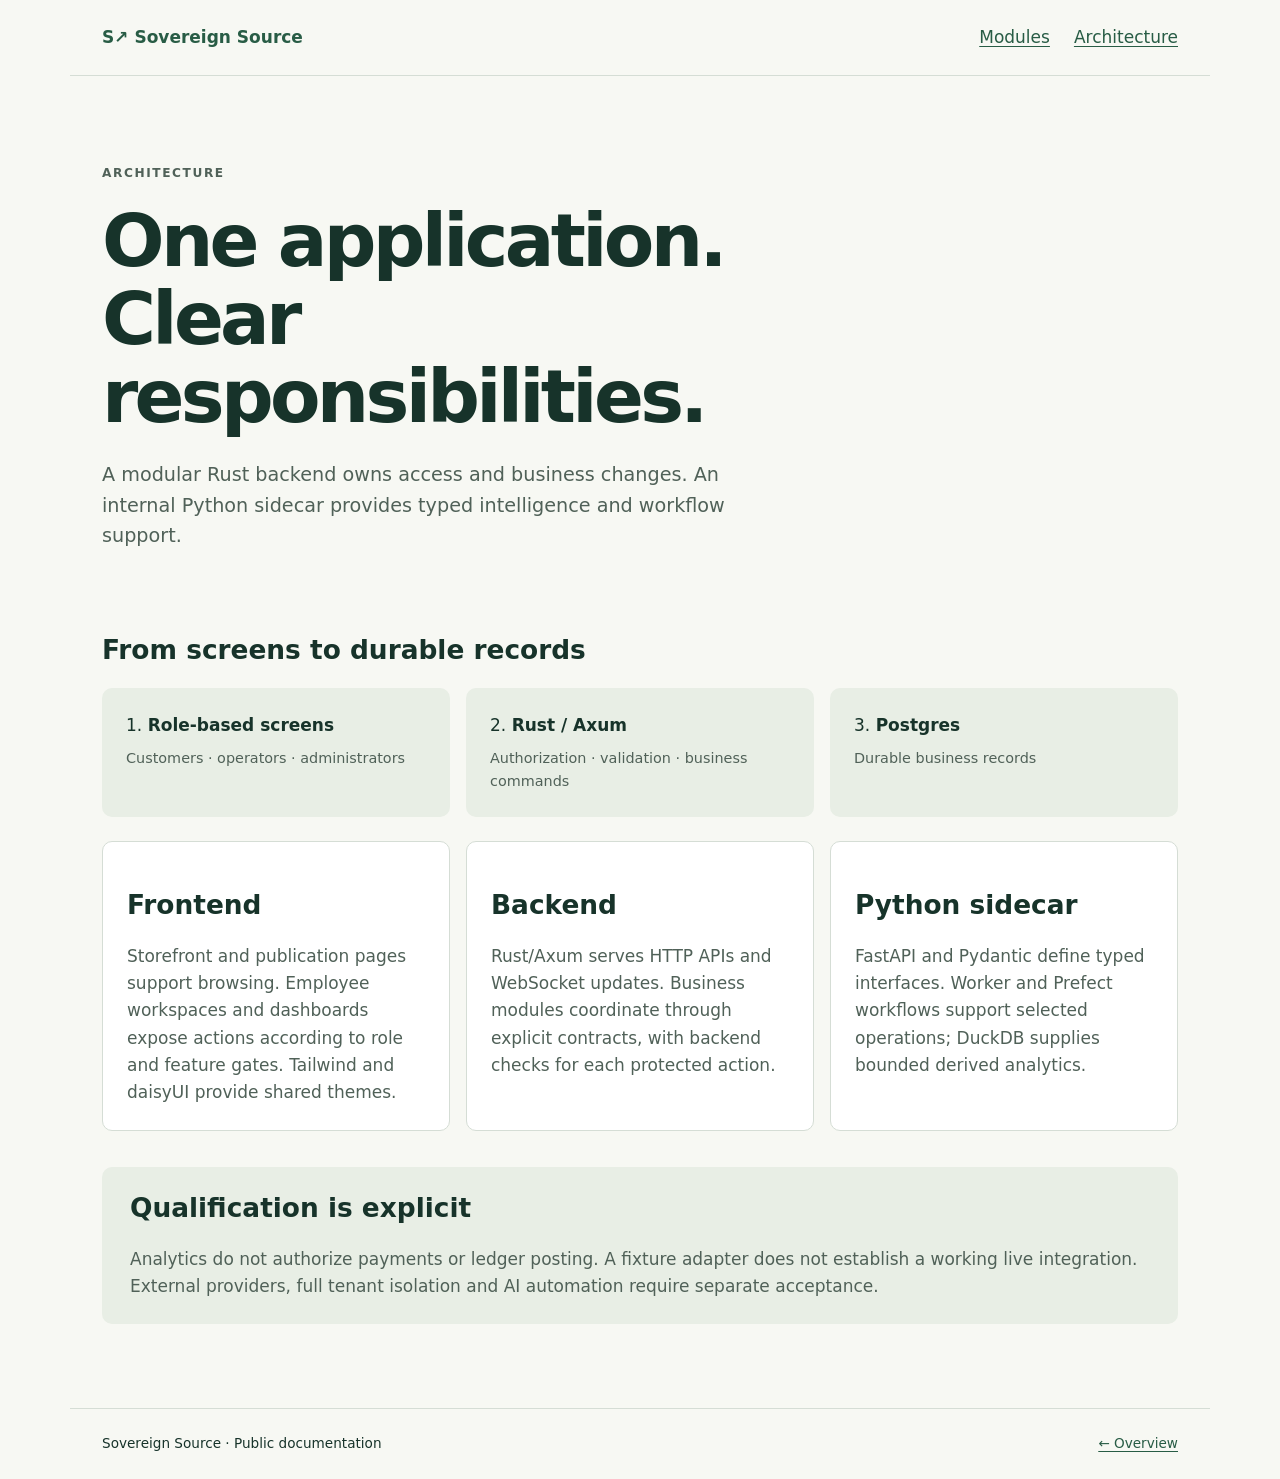
==== architecture.html @ 1abfea64 "docs: publish curated SaaSx2x documentation" ====
<!doctype html>
<html lang="en">
<head>
  <meta charset="utf-8">
  <meta name="viewport" content="width=device-width, initial-scale=1">
  <meta name="description" content="How the Rust application, Python sidecar and data services work together.">
  <meta http-equiv="Content-Security-Policy" content="default-src 'none'; style-src 'self'; base-uri 'none'; form-action 'none'">
  <title>Architecture · Sovereign Source</title>
  <link rel="stylesheet" href="styles.css">
</head>
<body>
  <a class="skip" href="#main">Skip to content</a>
  <header><a class="brand" href="index.html">S↗ Sovereign Source</a><nav aria-label="Main"><a href="index.html#modules">Modules</a><a href="architecture.html" aria-current="page">Architecture</a></nav></header>
  <main id="main">
    <section class="hero"><p class="eyebrow">Architecture</p><h1>One application.<br>Clear responsibilities.</h1><p class="lead">A modular Rust backend owns access and business changes. An internal Python sidecar provides typed intelligence and workflow support.</p></section>
    <section aria-labelledby="flow"><h2 id="flow">From screens to durable records</h2><ol class="flow"><li><strong>Role-based screens</strong><span>Customers · operators · administrators</span></li><li><strong>Rust / Axum</strong><span>Authorization · validation · business commands</span></li><li><strong>Postgres</strong><span>Durable business records</span></li></ol></section>
    <div class="grid">
      <article><h2>Frontend</h2><p>Storefront and publication pages support browsing. Employee workspaces and dashboards expose actions according to role and feature gates. Tailwind and daisyUI provide shared themes.</p></article>
      <article><h2>Backend</h2><p>Rust/Axum serves HTTP APIs and WebSocket updates. Business modules coordinate through explicit contracts, with backend checks for each protected action.</p></article>
      <article><h2>Python sidecar</h2><p>FastAPI and Pydantic define typed interfaces. Worker and Prefect workflows support selected operations; DuckDB supplies bounded derived analytics.</p></article>
    </div>
    <aside class="note"><h2>Qualification is explicit</h2><p>Analytics do not authorize payments or ledger posting. A fixture adapter does not establish a working live integration. External providers, full tenant isolation and AI automation require separate acceptance.</p></aside>
  </main>
  <footer><span>Sovereign Source · Public documentation</span><a href="index.html">← Overview</a></footer>
</body>
</html>
---- styles.css ----
:root{color-scheme:light;--ink:#17332a;--muted:#506158;--line:#d5ddd5;--accent:#285c45;--paper:#f7f8f3}
*{box-sizing:border-box}html{scroll-behavior:auto}body{margin:0;background:var(--paper);color:var(--ink);font:17px/1.6 system-ui,sans-serif}a{color:var(--accent);text-underline-offset:.2em}a:focus-visible{outline:3px solid #bd620f;outline-offset:5px}header,main,footer{max-width:1140px;margin:auto;padding:24px 32px}header,footer{display:flex;justify-content:space-between;align-items:center;gap:24px}header{border-bottom:1px solid var(--line)}nav{display:flex;gap:24px}.brand{font-weight:800;text-decoration:none}.hero{padding:52px 0 40px;max-width:800px}.eyebrow{text-transform:uppercase;letter-spacing:.13em;font-size:.76rem;font-weight:750}h1{font-size:clamp(2.5rem,6vw,4.6rem);line-height:1.06;letter-spacing:-.05em;margin:18px 0 24px}h2{font-size:1.65rem;line-height:1.25}h3{font-size:1.25rem;margin:14px 0 8px}p{color:var(--muted)}.lead{font-size:1.2rem;max-width:680px}.button{display:inline-block;background:var(--ink);color:white;padding:12px 20px;border-radius:8px;text-decoration:none;margin-top:8px}.grid{display:grid;grid-template-columns:repeat(auto-fit,minmax(min(100%,280px),1fr));gap:16px;margin:24px 0}article{padding:24px;border:1px solid var(--line);background:#fff;border-radius:10px}article p{margin-bottom:0}.number{font-size:.8rem;font-weight:750;color:var(--accent)}.note{padding:24px 28px;background:#e8eee5;border-radius:10px;margin:36px 0}.note h2{margin-top:0}.note p{margin-bottom:0}.flow{display:grid;grid-template-columns:repeat(3,1fr);gap:16px;padding:0;list-style-position:inside}.flow li{padding:24px;background:#e8eee5;border-radius:10px}.flow span{display:block;font-size:.9rem;margin-top:8px;color:var(--muted)}footer{font-size:.85rem;border-top:1px solid var(--line);margin-top:24px}.skip{position:absolute;left:16px;top:-100px;padding:12px;background:white}.skip:focus{top:12px}@media(max-width:600px){header,main,footer{padding:20px}header,footer{align-items:flex-start;flex-direction:column;gap:12px}.hero{padding-top:28px}.flow{grid-template-columns:1fr}}
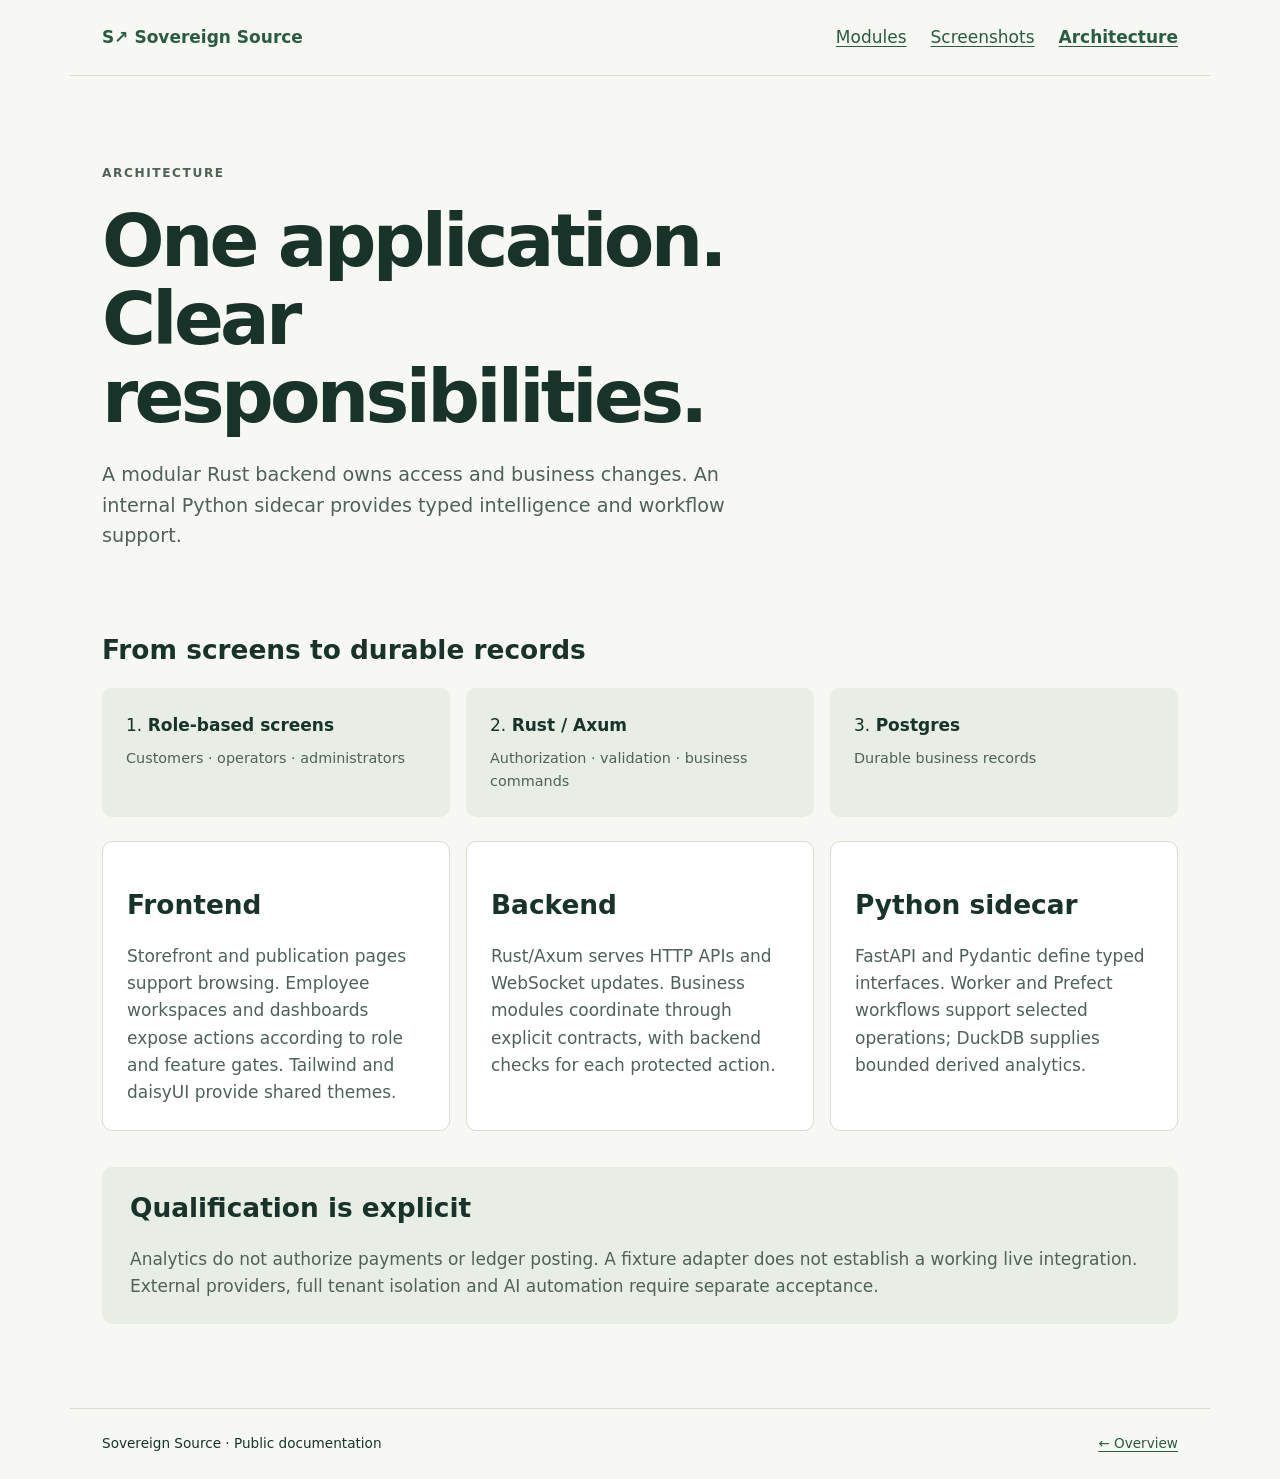
==== commit a162f202: "docs: add reviewed product screenshots" ====
--- a/architecture.html
+++ b/architecture.html
@@ -10,7 +10,7 @@
 </head>
 <body>
   <a class="skip" href="#main">Skip to content</a>
-  <header><a class="brand" href="index.html">S↗ Sovereign Source</a><nav aria-label="Main"><a href="index.html#modules">Modules</a><a href="architecture.html" aria-current="page">Architecture</a></nav></header>
+  <header><a class="brand" href="index.html">S↗ Sovereign Source</a><nav aria-label="Main"><a href="index.html#modules">Modules</a><a href="screenshots.html">Screenshots</a><a href="architecture.html" aria-current="page">Architecture</a></nav></header>
   <main id="main">
     <section class="hero"><p class="eyebrow">Architecture</p><h1>One application.<br>Clear responsibilities.</h1><p class="lead">A modular Rust backend owns access and business changes. An internal Python sidecar provides typed intelligence and workflow support.</p></section>
     <section aria-labelledby="flow"><h2 id="flow">From screens to durable records</h2><ol class="flow"><li><strong>Role-based screens</strong><span>Customers · operators · administrators</span></li><li><strong>Rust / Axum</strong><span>Authorization · validation · business commands</span></li><li><strong>Postgres</strong><span>Durable business records</span></li></ol></section>
--- a/styles.css
+++ b/styles.css
@@ -1,2 +1,5 @@
 :root{color-scheme:light;--ink:#17332a;--muted:#506158;--line:#d5ddd5;--accent:#285c45;--paper:#f7f8f3}
 *{box-sizing:border-box}html{scroll-behavior:auto}body{margin:0;background:var(--paper);color:var(--ink);font:17px/1.6 system-ui,sans-serif}a{color:var(--accent);text-underline-offset:.2em}a:focus-visible{outline:3px solid #bd620f;outline-offset:5px}header,main,footer{max-width:1140px;margin:auto;padding:24px 32px}header,footer{display:flex;justify-content:space-between;align-items:center;gap:24px}header{border-bottom:1px solid var(--line)}nav{display:flex;gap:24px}.brand{font-weight:800;text-decoration:none}.hero{padding:52px 0 40px;max-width:800px}.eyebrow{text-transform:uppercase;letter-spacing:.13em;font-size:.76rem;font-weight:750}h1{font-size:clamp(2.5rem,6vw,4.6rem);line-height:1.06;letter-spacing:-.05em;margin:18px 0 24px}h2{font-size:1.65rem;line-height:1.25}h3{font-size:1.25rem;margin:14px 0 8px}p{color:var(--muted)}.lead{font-size:1.2rem;max-width:680px}.button{display:inline-block;background:var(--ink);color:white;padding:12px 20px;border-radius:8px;text-decoration:none;margin-top:8px}.grid{display:grid;grid-template-columns:repeat(auto-fit,minmax(min(100%,280px),1fr));gap:16px;margin:24px 0}article{padding:24px;border:1px solid var(--line);background:#fff;border-radius:10px}article p{margin-bottom:0}.number{font-size:.8rem;font-weight:750;color:var(--accent)}.note{padding:24px 28px;background:#e8eee5;border-radius:10px;margin:36px 0}.note h2{margin-top:0}.note p{margin-bottom:0}.flow{display:grid;grid-template-columns:repeat(3,1fr);gap:16px;padding:0;list-style-position:inside}.flow li{padding:24px;background:#e8eee5;border-radius:10px}.flow span{display:block;font-size:.9rem;margin-top:8px;color:var(--muted)}footer{font-size:.85rem;border-top:1px solid var(--line);margin-top:24px}.skip{position:absolute;left:16px;top:-100px;padding:12px;background:white}.skip:focus{top:12px}@media(max-width:600px){header,main,footer{padding:20px}header,footer{align-items:flex-start;flex-direction:column;gap:12px}.hero{padding-top:28px}.flow{grid-template-columns:1fr}}
+
+/* Screenshot gallery: static, responsive and without layout shifts. */
+nav{flex-wrap:wrap}.gallery-intro{display:flex;align-items:center;justify-content:space-between;gap:24px;padding:28px 0}.gallery-intro>div{max-width:650px}.gallery-intro .button{flex-shrink:0}.capture-note{font-size:.9rem;max-width:720px}.screen-index{gap:10px;margin-bottom:24px}.screen-index a{padding:6px 12px;border:1px solid var(--line);border-radius:24px;font-size:.85rem;text-decoration:none}.screen-index a:hover{background:#e8eee5}.screens{display:grid;grid-template-columns:repeat(2,minmax(0,1fr));gap:24px}.screen-card{margin:0;min-width:0;border:1px solid var(--line);border-radius:12px;background:#fff;overflow:hidden;scroll-margin-top:24px}.screen-image{display:block;background:#e8eee5;border-bottom:1px solid var(--line)}.screen-image img{display:block;width:100%;height:auto;aspect-ratio:36/25}.screen-image:focus-visible{outline-offset:-4px}.screen-card figcaption{padding:22px}.screen-card h2{font-size:1.2rem;margin:0 0 8px}.screen-card p{font-size:.95rem;margin:0 0 12px}.screen-card figcaption>a{font-size:.9rem;font-weight:650}nav [aria-current=page]{font-weight:750}@media(max-width:760px){.screens{grid-template-columns:1fr}.gallery-intro{display:block}.screen-index{gap:8px}.screen-card figcaption{padding:18px}}
